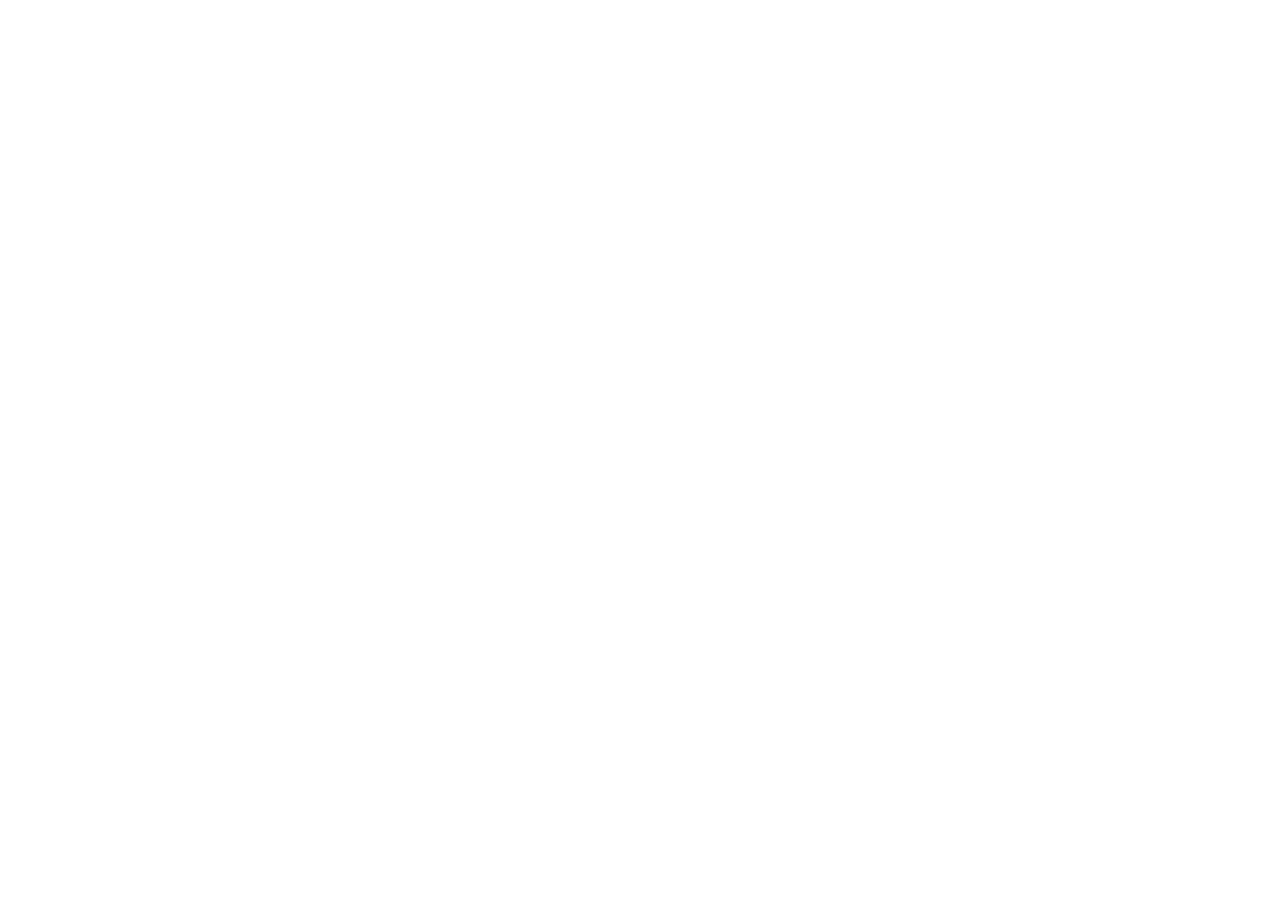
==== viewport/index.html @ 66c912a7 "init" ====
<!DOCTYPE html>
<html lang="en">
<head>
	<meta charset="UTF-8">
	<meta name="viewport" content="width=device-width, initial-scale=1.0">
	<meta http-equiv="X-UA-Compatible" content="ie=edge">
	<link rel="stylesheet" href="css/style.css">
	<link rel="icon" type="image/png" sizes="16x16" href="img/icon.png">
	<title>Airbnb</title>
</head>
<body>

	<!-- inizio container -->
	<div class="container">
		<!-- roma -->
		<div id="roma" class="box">

		</div>
		<!-- /roma -->
		<!-- torino -->
		<div id="torino" class="box">

		</div>
		<!-- /torino -->
		<!-- livorno -->
		<div id="livorno" class="box">

		</div>
		<!-- /livorno -->
	</div>
	<!-- /container -->
</body>
</html>
---- viewport/css/style.css ----
* {
	margin: 0;
	padding: 0;
	box-sizing: border-box;
}
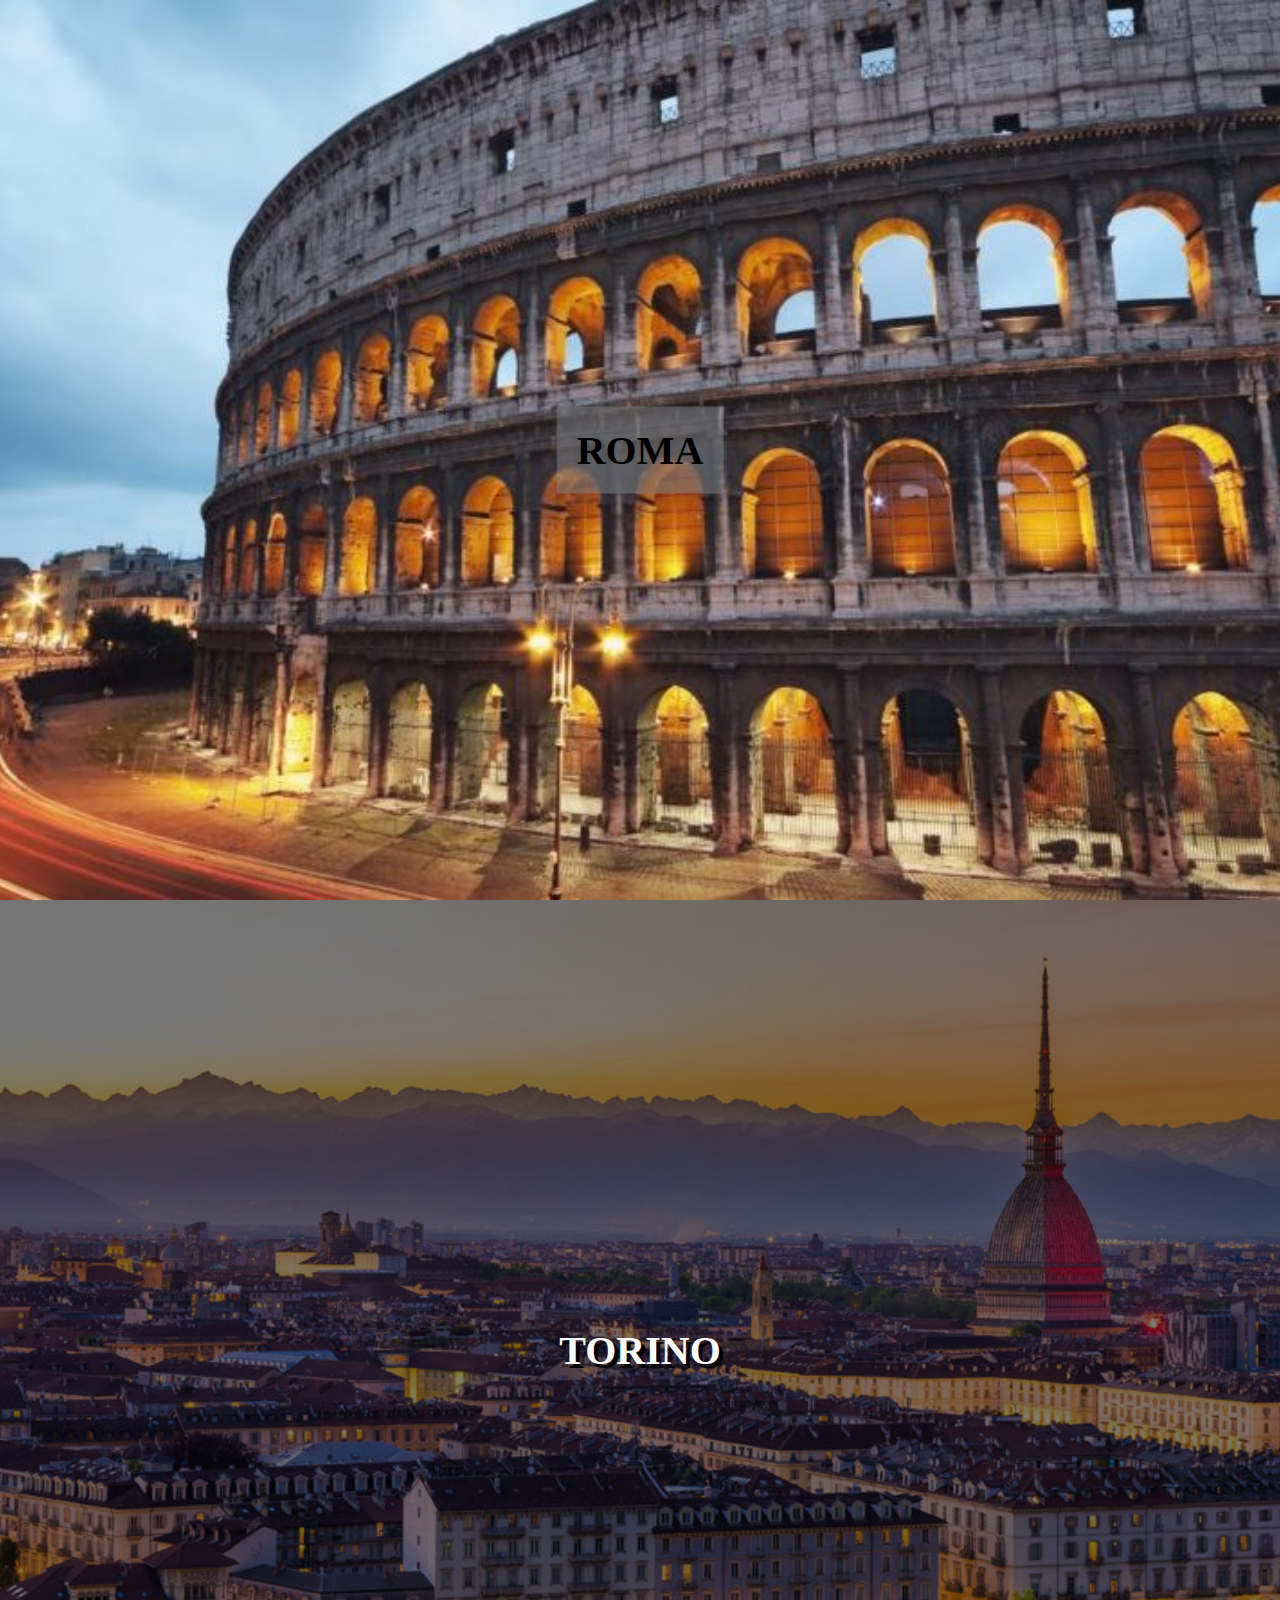
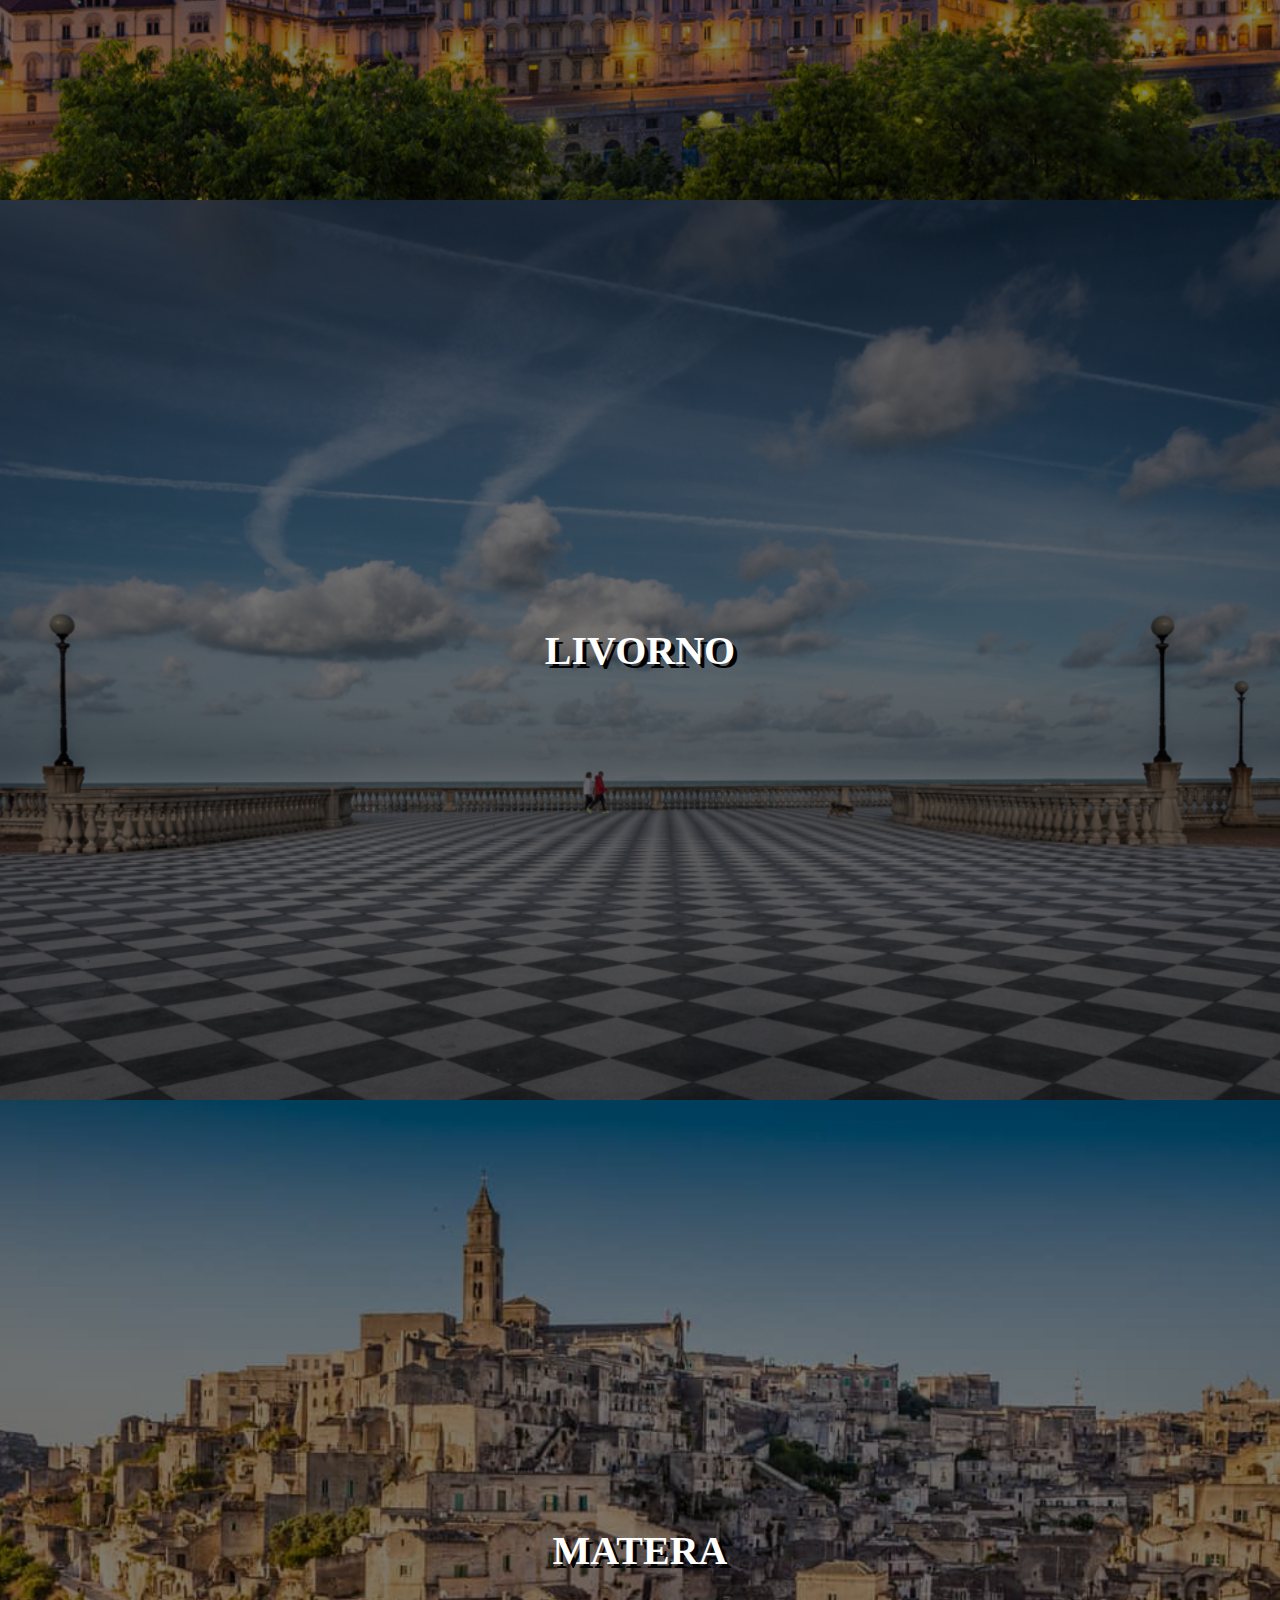
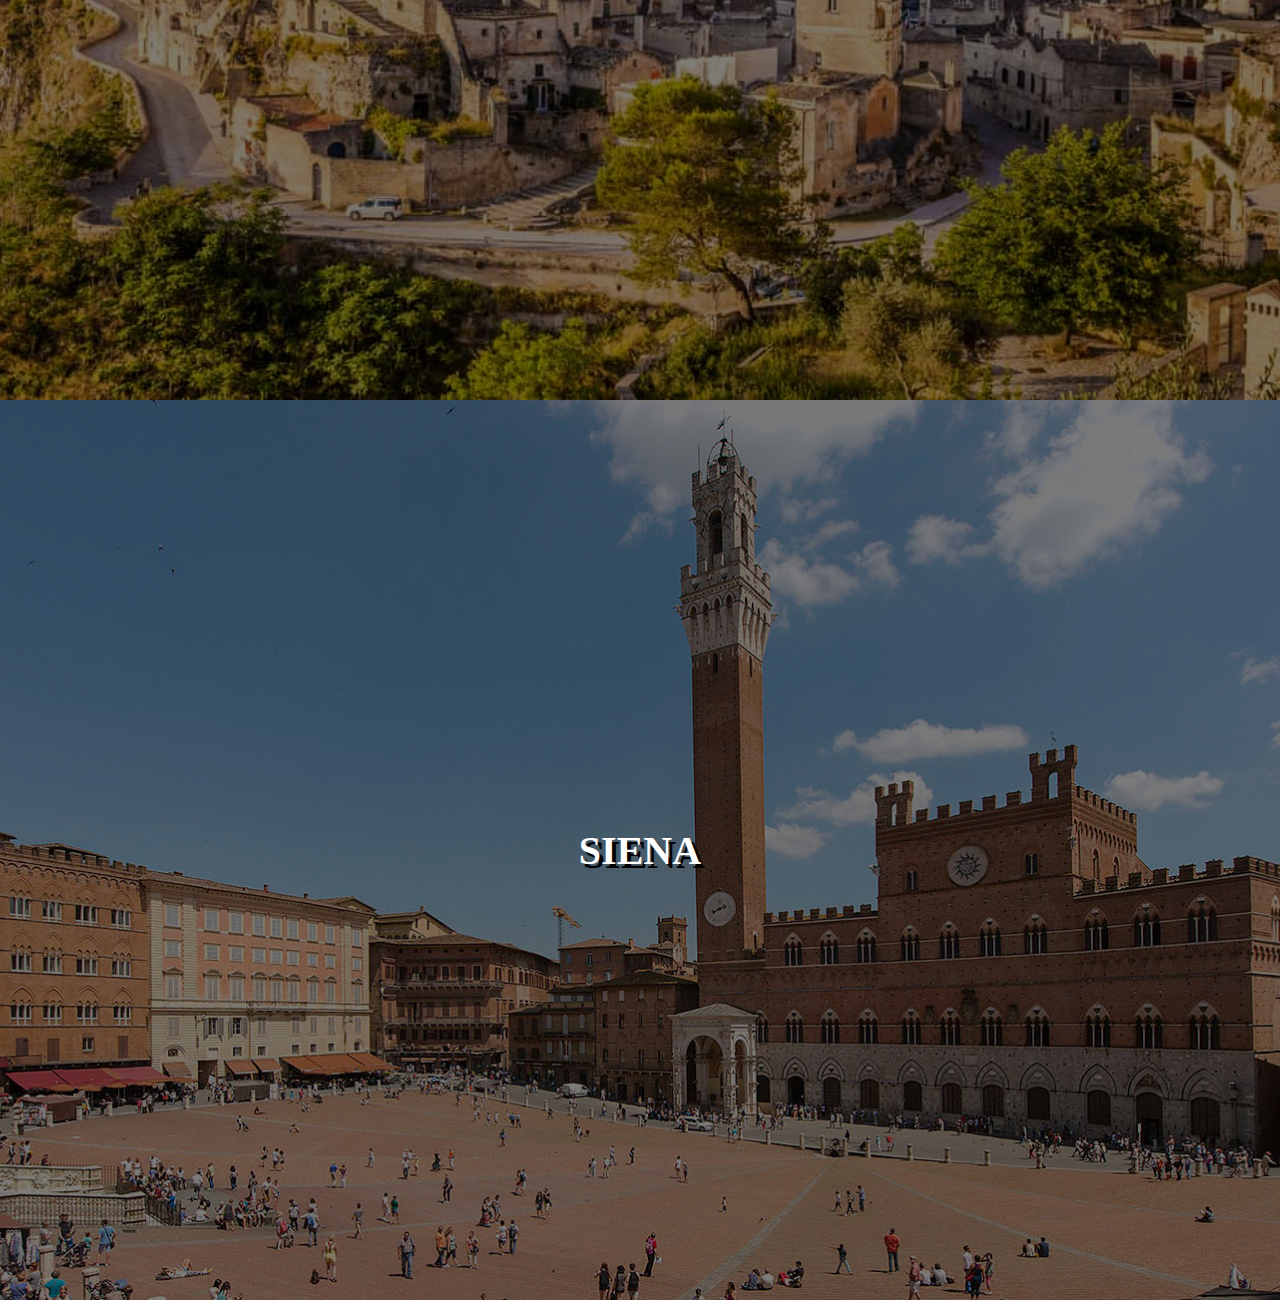
==== commit 0d8f4fd7: "add boxes" ====
--- a/viewport/index.html
+++ b/viewport/index.html
@@ -14,19 +14,39 @@
 	<div class="container">
 		<!-- roma -->
 		<div id="roma" class="box">
-
+			<div class="layover">
+				<h2>Roma</h2>
+			</div>
 		</div>
 		<!-- /roma -->
 		<!-- torino -->
 		<div id="torino" class="box">
-
+			<div class="layover">
+				<h2>Torino</h2>
+			</div>
 		</div>
 		<!-- /torino -->
 		<!-- livorno -->
 		<div id="livorno" class="box">
-
+			<div class="layover">
+				<h2>Livorno</h2>
+			</div>
 		</div>
 		<!-- /livorno -->
+		<!-- matera -->
+		<div id="matera" class="box">
+			<div class="layover">
+				<h2>Matera</h2>
+			</div>
+		</div>
+		<!-- /matera -->
+		<!-- siena -->
+		<div id="siena" class="box">
+			<div class="layover">
+				<h2>Siena</h2>
+			</div>
+		</div>
+		<!-- /siena -->
 	</div>
 	<!-- /container -->
 </body>
--- a/viewport/css/style.css
+++ b/viewport/css/style.css
@@ -3,3 +3,65 @@
 	padding: 0;
 	box-sizing: border-box;
 }
+
+/* box */
+.container .box {
+	width: 100%;
+	height: 100vh;
+	background-size: cover;
+	background-position: center;
+	position: relative;
+	cursor: pointer;
+}
+
+/* immagini nei box */
+#roma {
+	background-image: url(../img/roma.jpg);
+}
+
+#torino {
+	background-image: url(../img/torino.jpg);
+}
+
+#livorno {
+	background-image: url(../img/livorno.jpg);
+}
+
+#matera {
+	background-image: url(../img/matera.jpg);
+}
+
+#siena {
+	background-image: url(../img/siena.jpg);
+}
+
+/* caratteristiche layover su foto di sfondo */
+.container .box .layover {
+	height: 100%;
+	background-color: rgba(0, 0, 0, 0.5);
+}
+
+/* caratteristiche scritta*/
+.box .layover h2 {
+	position: absolute;
+	top: 50%;
+	left: 50%;
+	transform: translate(-50%, -50%);
+	font-size: 40px;
+	text-transform: uppercase;
+	color: white;
+	text-shadow: 4px 4px black;
+}
+
+/* effetto layover su foto */
+.box:hover .layover {
+	background-color: rgba(0, 0, 0, 0);
+}
+
+/* effetto del testo */
+.box:hover h2 {
+	text-shadow: none;
+	color: black;
+	padding: 20px;
+	background-color: rgba(127, 133, 138, 0.5);
+}
